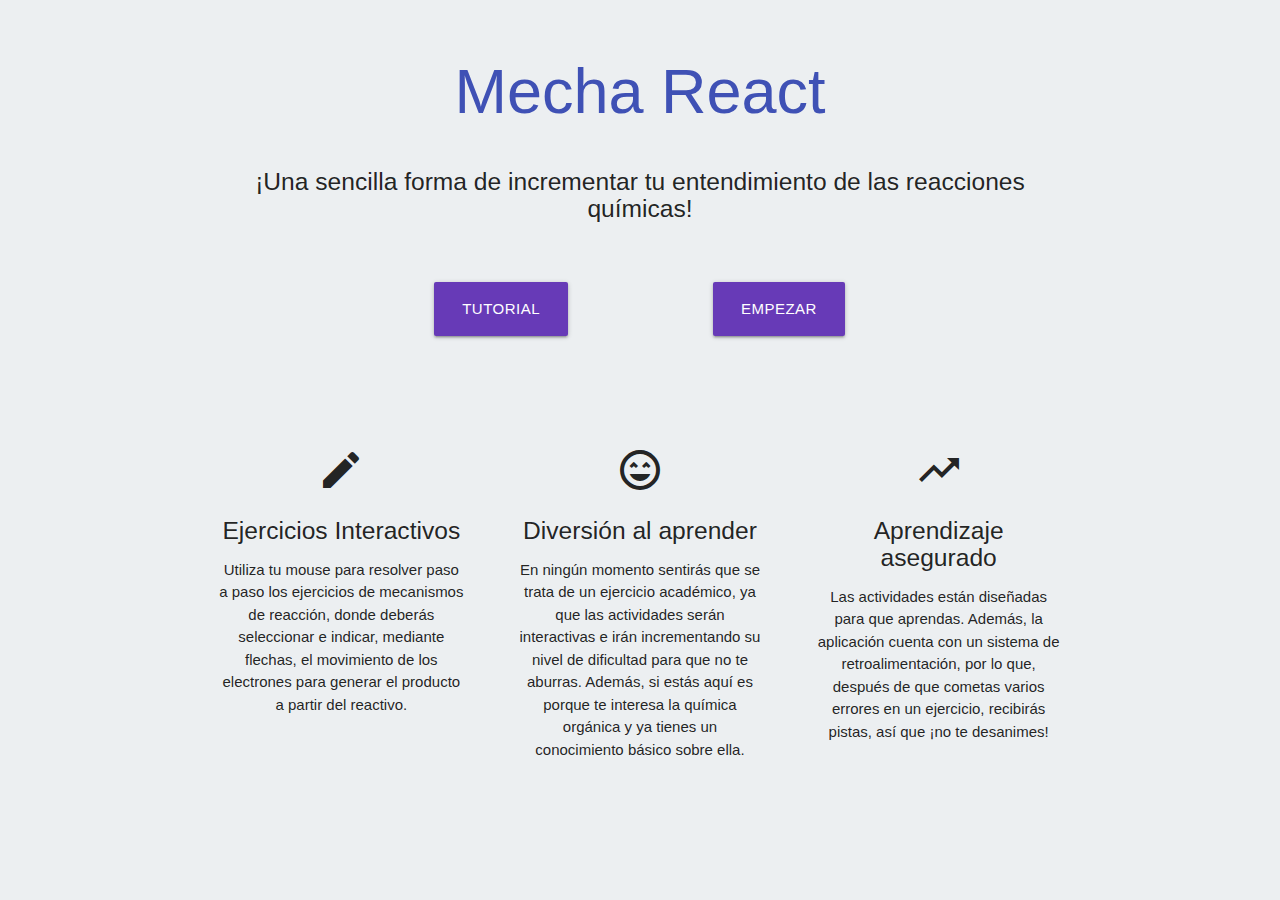
==== index.html @ da6420a6 "Initial HTML and CSS of landing page of web app. Similar to Materialize Starter Template" ====
<!DOCTYPE html>
<html>
<head>
  <meta charset="utf-8" />
  <title>Mecha React</title>
  <!--Import Google Icon Font-->
  <link href="https://fonts.googleapis.com/icon?family=Material+Icons" rel="stylesheet">
  <!-- Importing Materialize CSS -->
  <link rel="stylesheet" href="https://cdnjs.cloudflare.com/ajax/libs/materialize/1.0.0/css/materialize.min.css">
  <link rel="stylesheet" href="./css/styles.css">
  <!-- Let the browser know the website is optimized for mobile -->
  <meta name="viewport" content="width=device-width, initial-scale=1.0">
</head>

<body class="blue-grey lighten-5">
  <div id="topSection" class="container">
    <div class="section">
      <h1 class="header center-align indigo-text">Mecha React</h1>
      <div class="row center-align marginBot2">
        <h5 class="header col s12 light">
          ¡Una sencilla forma de incrementar tu entendimiento de las reacciones químicas!
        </h5>
      </div>
      <div class="row marginBot2">
        <div class="col s12 m6 marginBot1 center-align">
          <a class="btn-large waves-effect waves-light deep-purple marginLeft1">Tutorial</a>
        </div>
        <div class="col s12 m6 marginBot1 center-align">
          <a class="btn-large waves-effect waves-light deep-purple marginRight1">Empezar</a>
        </div>
      </div>
    </div>
  </div>

  <div id="middleSection" class="container">
    <div class="section">
      <div class="row center-align">
        <div class="col s12 m4">
          <div class="iconBlock marginBot2">
            <i class="material-icons md-48">create</i>
            <h5>Ejercicios Interactivos</h5>
            <p class="light">
              Utiliza tu mouse para resolver paso a paso los ejercicios de mecanismos de reacción,
              donde deberás seleccionar e indicar, mediante flechas, el movimiento de los electrones
              para generar el producto a partir del reactivo.
            </p>
          </div>
        </div>

        <div class="col s12 m4">
          <div class="iconBlock marginBot2">
            <i class="material-icons md-48">sentiment_very_satisfied</i>
            <h5>Diversión al aprender</h5>
            <p class="light">
              En ningún momento sentirás que se trata de un ejercicio académico, ya que las
              actividades serán interactivas e irán incrementando su nivel de dificultad para que
              no te aburras. Además, si estás aquí es porque te interesa la química orgánica y ya
              tienes un conocimiento básico sobre ella.
            </p>
          </div>
        </div>

        <div class="col s12 m4">
          <div class="iconBlock marginBot2">
            <i class="material-icons md-48">trending_up</i>
            <h5>Aprendizaje asegurado</h5>
            <p class="light">
              Las actividades están diseñadas para que aprendas. Además, la aplicación cuenta con un
              sistema de retroalimentación, por lo que, después de que cometas varios errores en un
              ejercicio, recibirás pistas, así que ¡no te desanimes!
            </p>
          </div>
        </div>
      </div>
    </div>
  </div>
  <!-- Importing Materialize Javascript -->
  <script src="https://cdnjs.cloudflare.com/ajax/libs/materialize/1.0.0/js/materialize.min.js"></script>
</body>
</html>
---- css/styles.css ----
.material-icons.md-18 { font-size: 18px; }
.material-icons.md-24 { font-size: 24px; }
.material-icons.md-36 { font-size: 36px; }
.material-icons.md-48 { font-size: 48px; }

.marginBot1 {
  margin-bottom: 30px;
}

.marginBot2 {
  margin-bottom: 50px;
}

.iconBlock {
  padding: 0 15px;
}

@media only screen and (min-width: 601px) {
  .marginLeft1 {
    margin-left: 40%;
    margin-right: auto;
  }
  
  .marginRight1 {
    margin-left: auto;
    margin-right: 40%;
  }
}
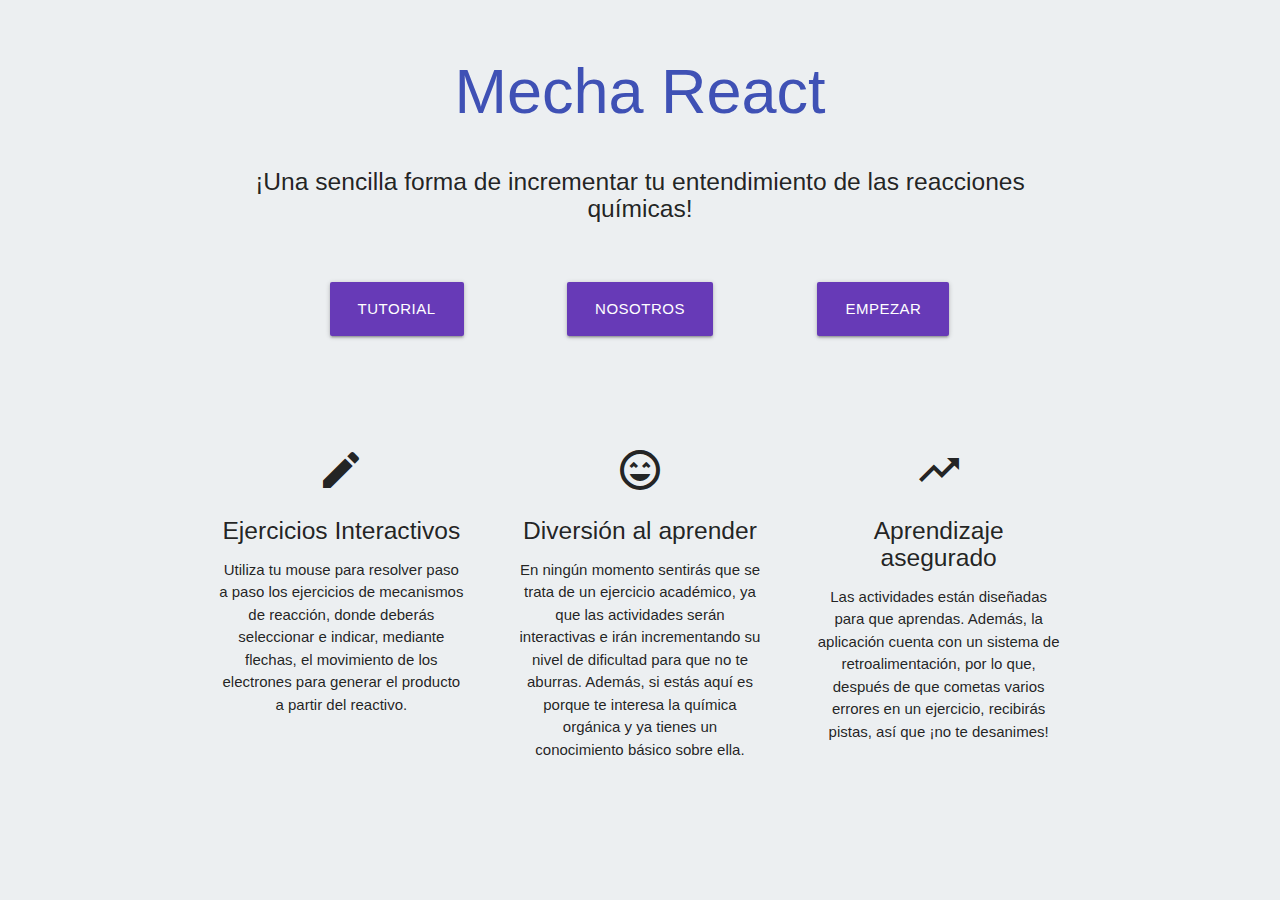
==== commit 41f650ae: "Add about page" ====
--- a/index.html
+++ b/index.html
@@ -22,11 +22,14 @@
         </h5>
       </div>
       <div class="row marginBot2">
-        <div class="col s12 m6 marginBot1 center-align">
+        <div class="col s12 m4 marginBot1 center-align">
           <a class="btn-large waves-effect waves-light deep-purple marginLeft1">Tutorial</a>
         </div>
-        <div class="col s12 m6 marginBot1 center-align">
-          <a class="btn-large waves-effect waves-light deep-purple marginRight1">Empezar</a>
+        <div class="col s12 m4 marginBot1 center-align">
+          <a class="btn-large waves-effect waves-light deep-purple" href="./about.html">Nosotros</a>
+        </div>
+        <div class="col s12 m4 marginBot1 center-align">
+          <a class="btn-large waves-effect waves-light deep-purple marginRight1" href="./oxidacion.html">Empezar</a>
         </div>
       </div>
     </div>
@@ -77,4 +80,4 @@
   <!-- Importing Materialize Javascript -->
   <script src="https://cdnjs.cloudflare.com/ajax/libs/materialize/1.0.0/js/materialize.min.js"></script>
 </body>
-</html>+</html>
--- a/css/styles.css
+++ b/css/styles.css
@@ -15,14 +15,18 @@
   padding: 0 15px;
 }
 
+#canvasContainer {
+  padding: 0;
+}
+
 @media only screen and (min-width: 601px) {
   .marginLeft1 {
     margin-left: 40%;
     margin-right: auto;
   }
-  
+
   .marginRight1 {
     margin-left: auto;
     margin-right: 40%;
   }
-}+}
